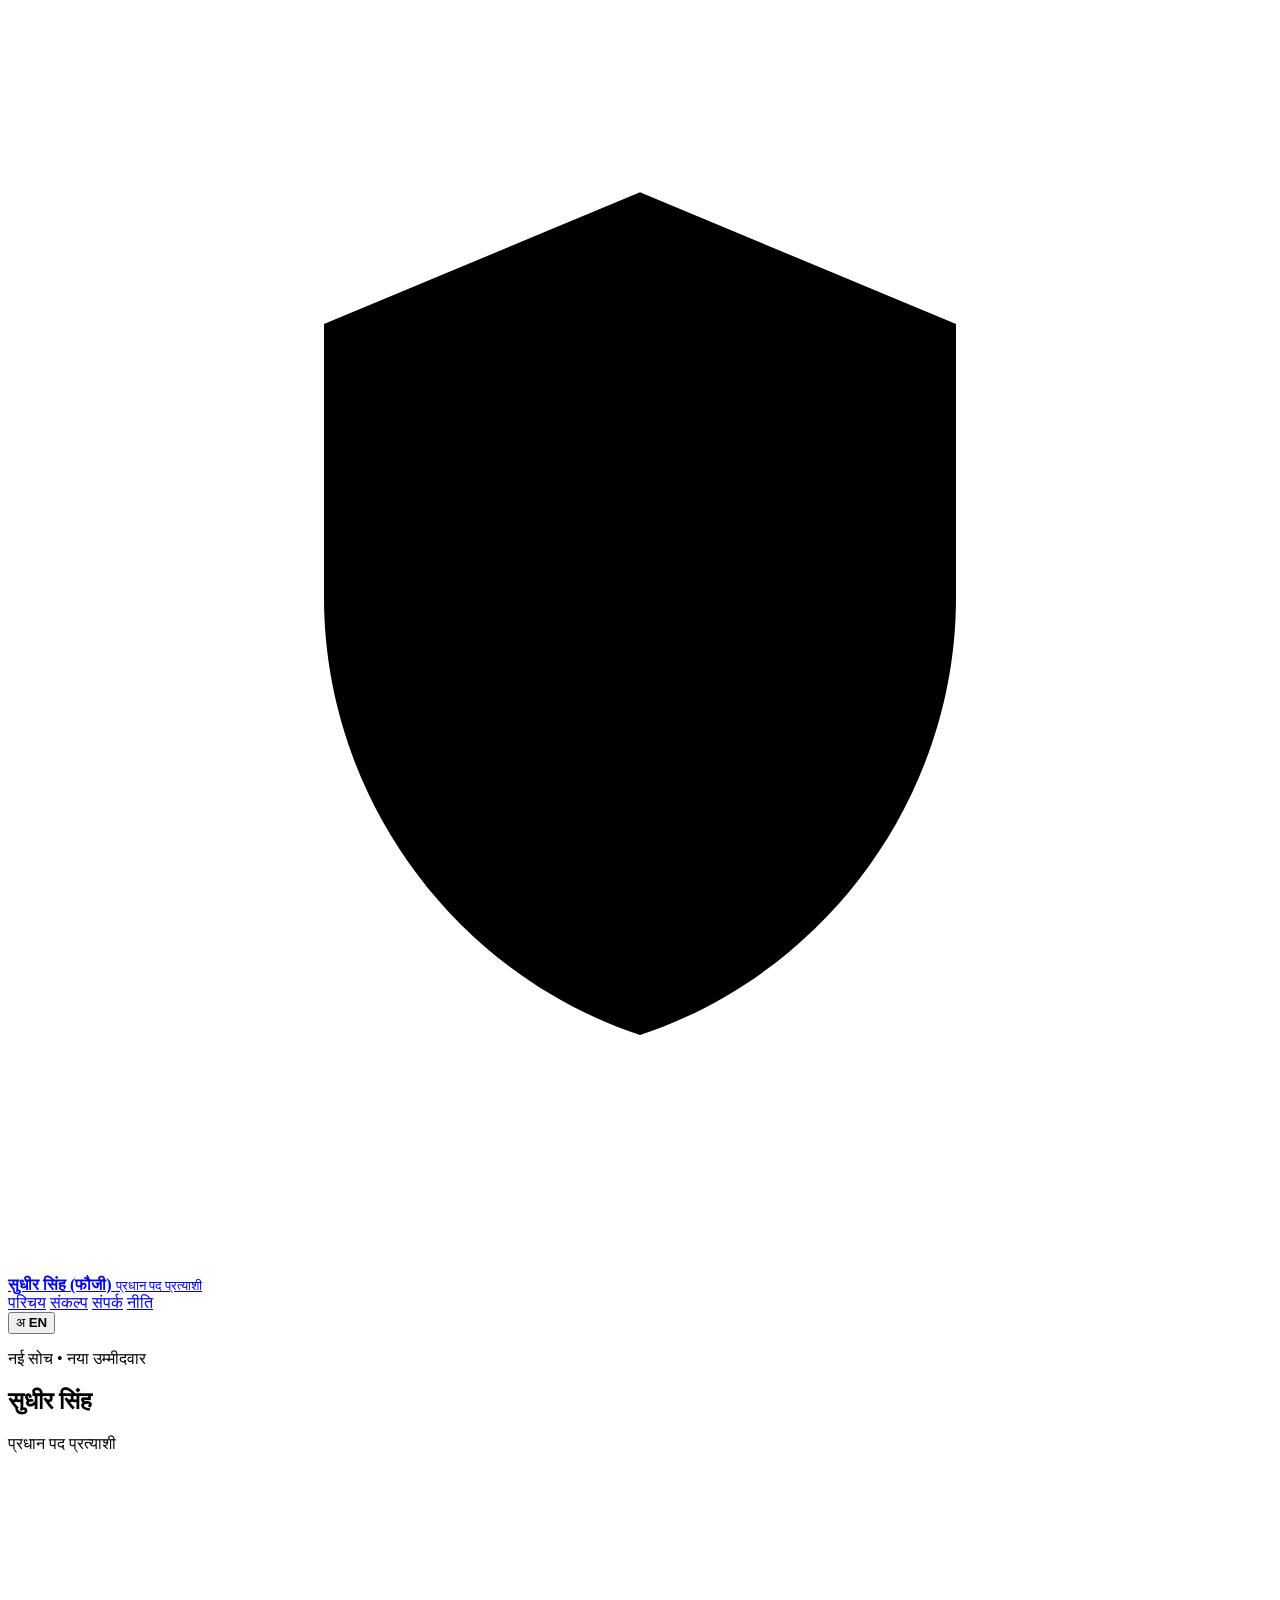
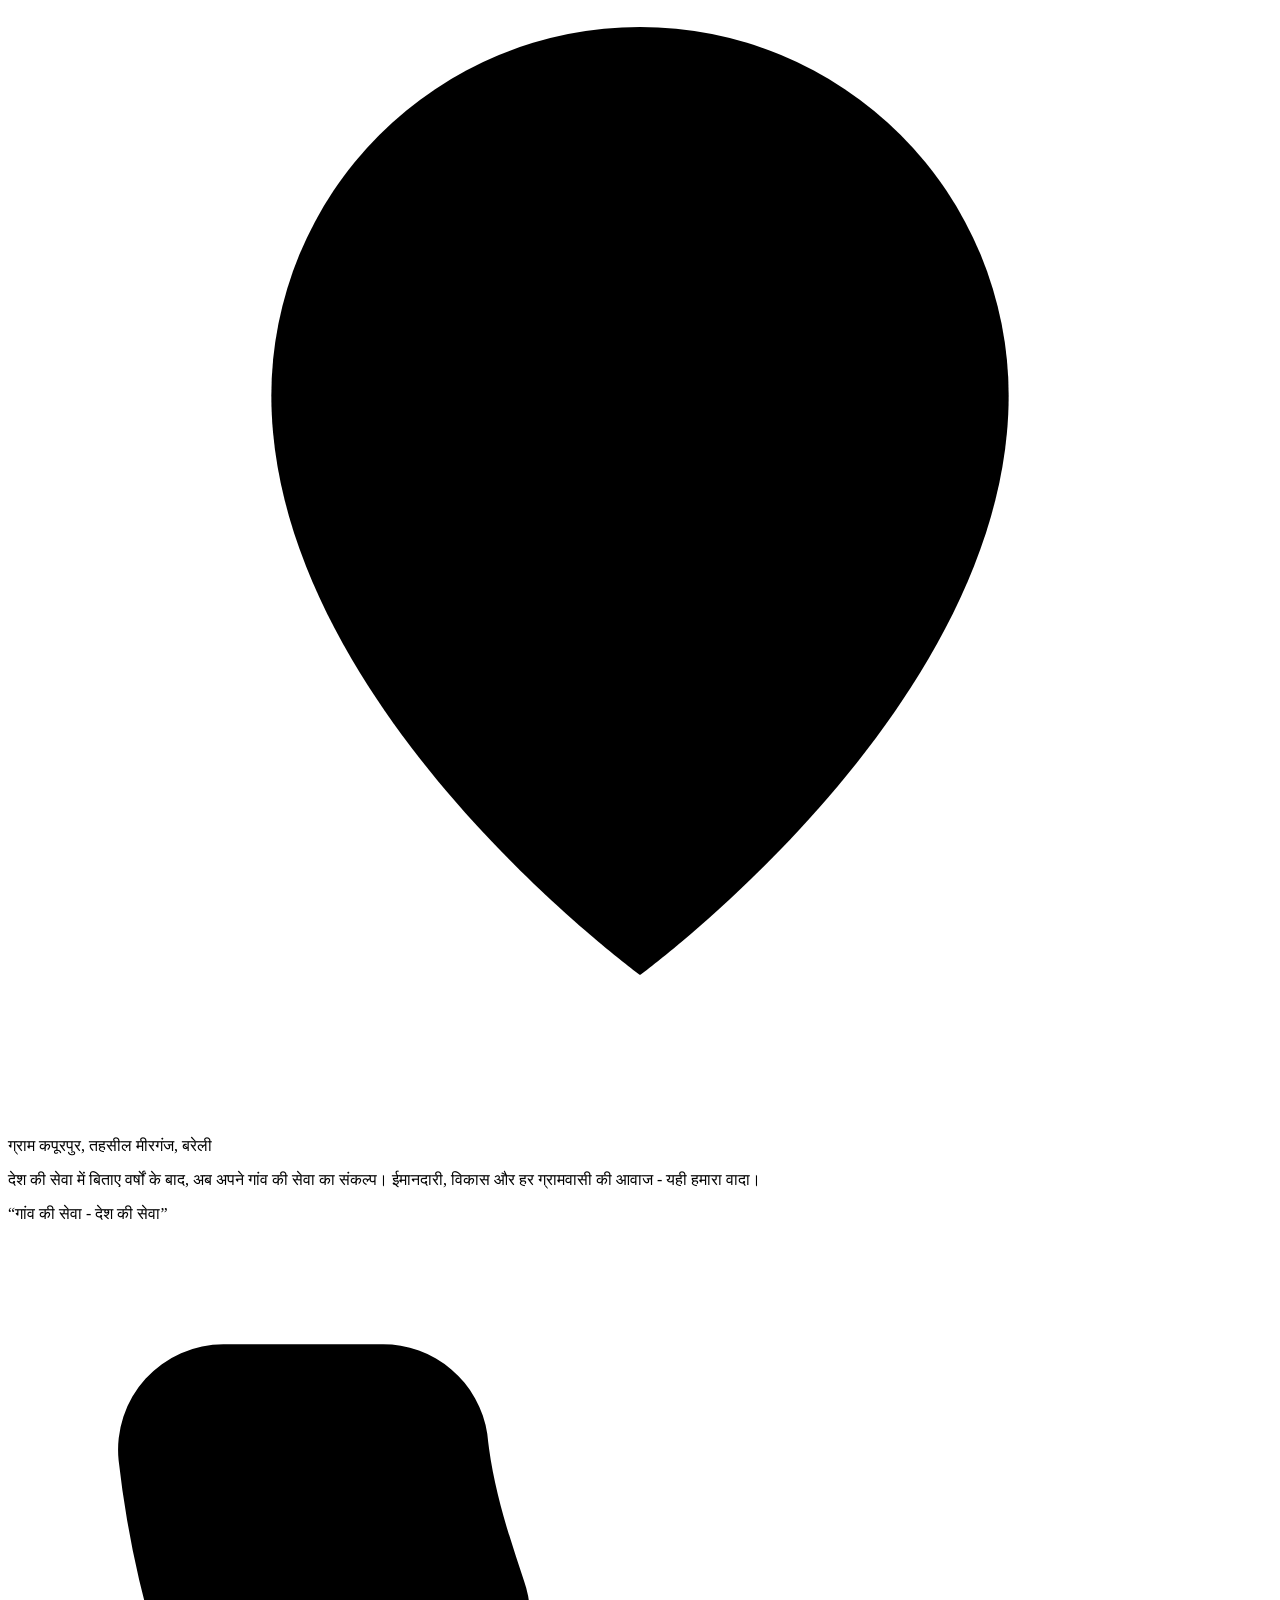
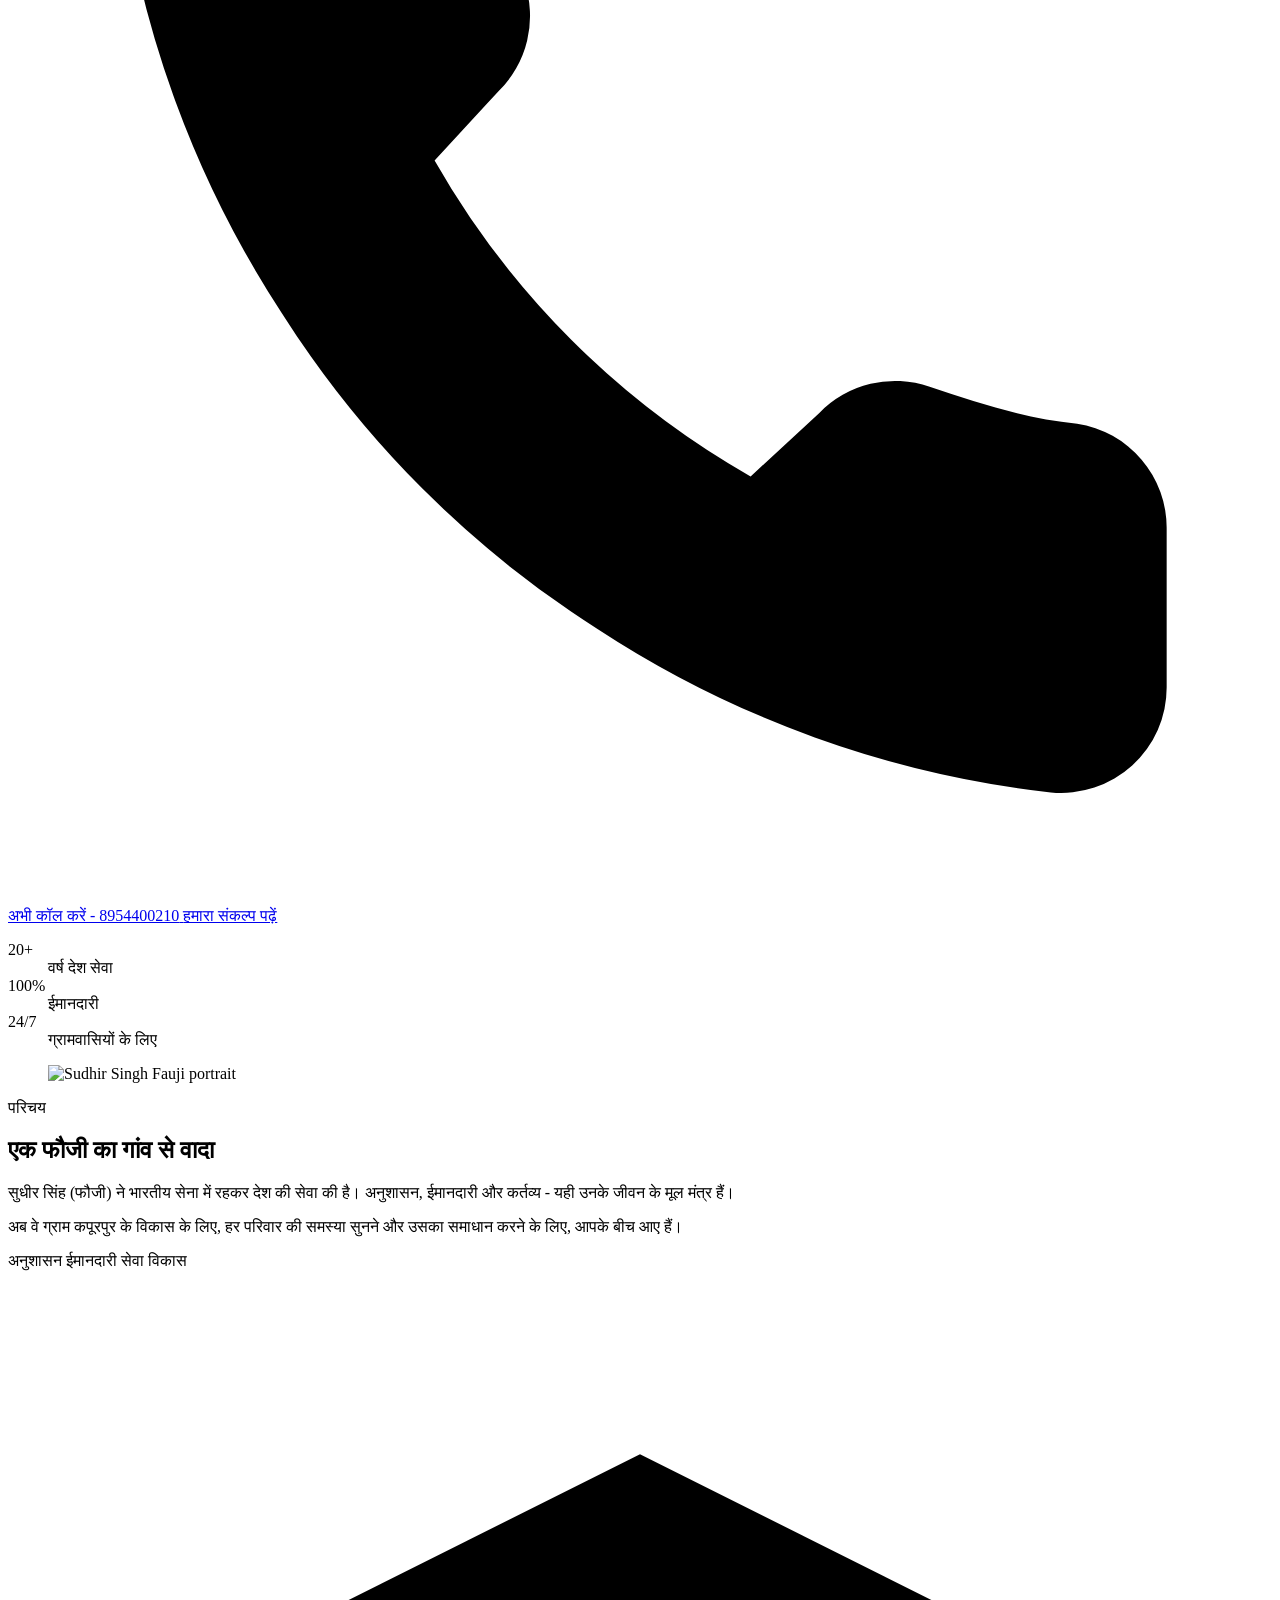
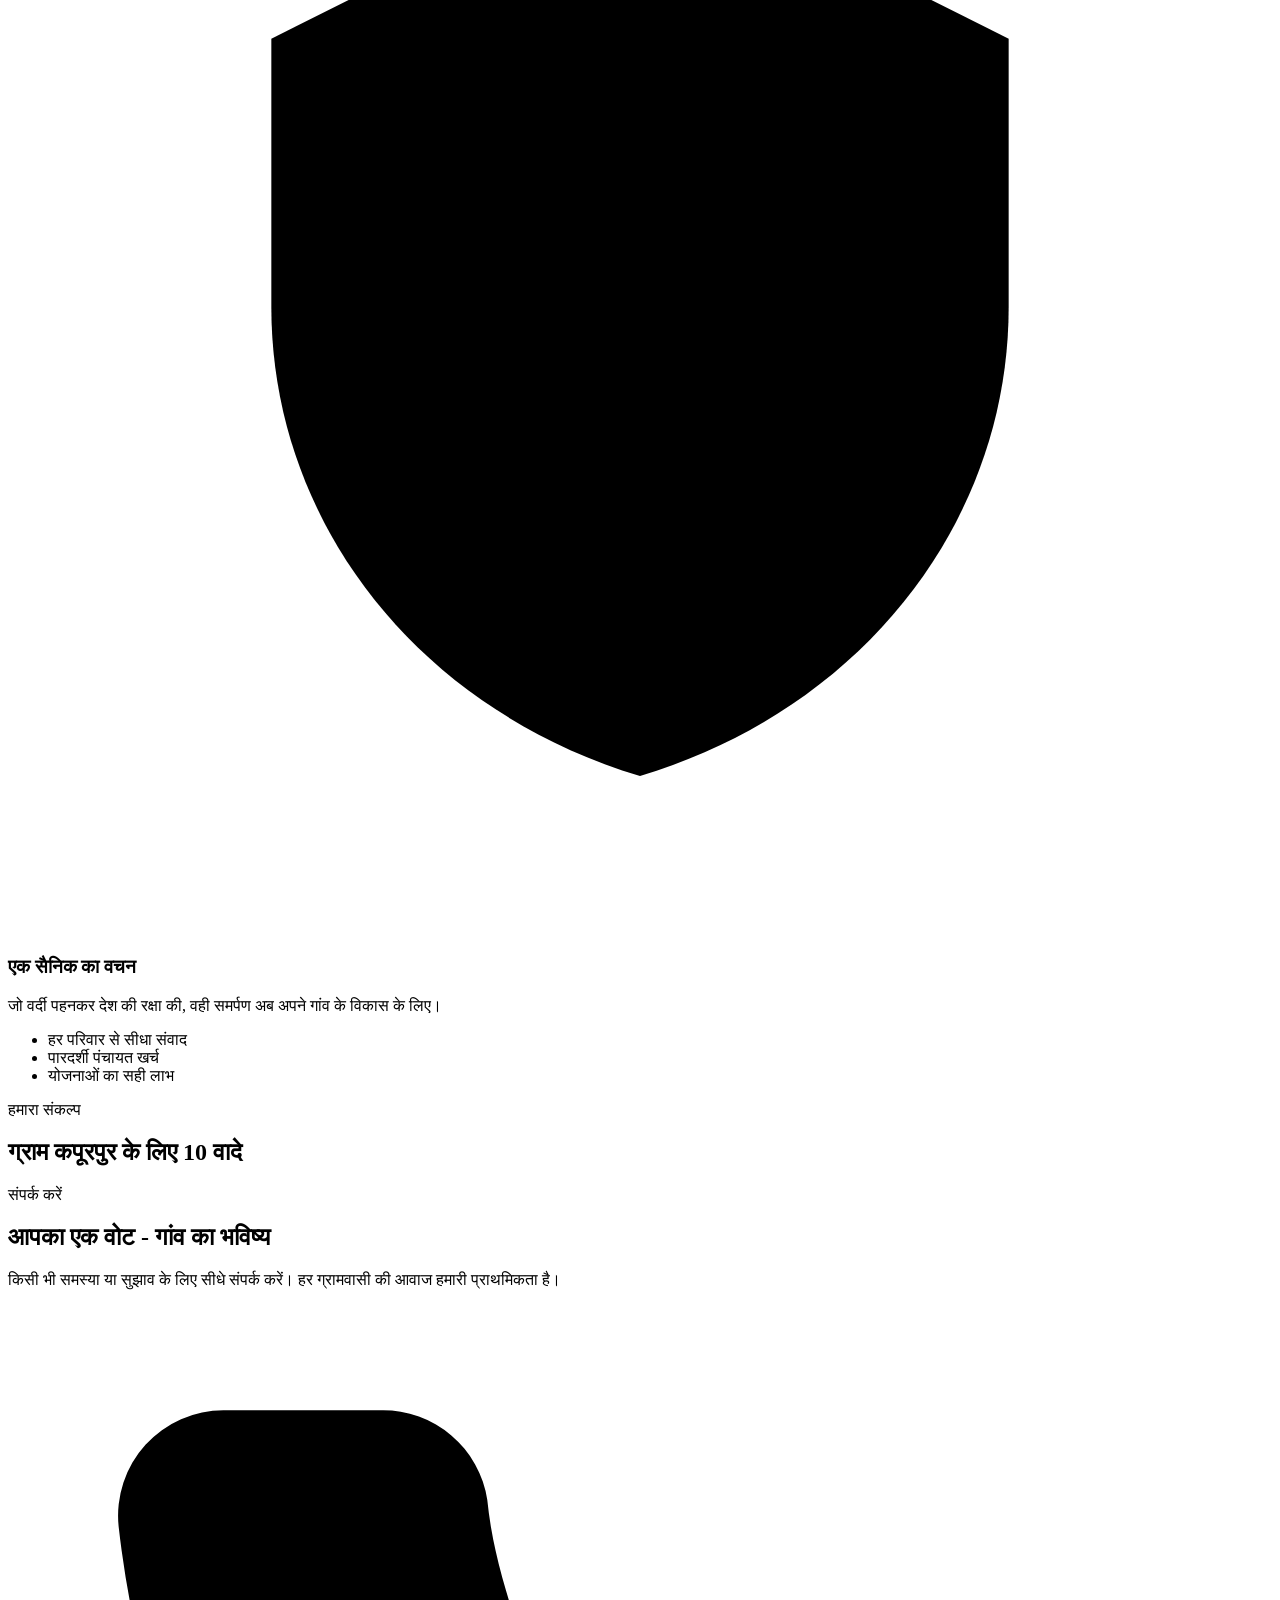
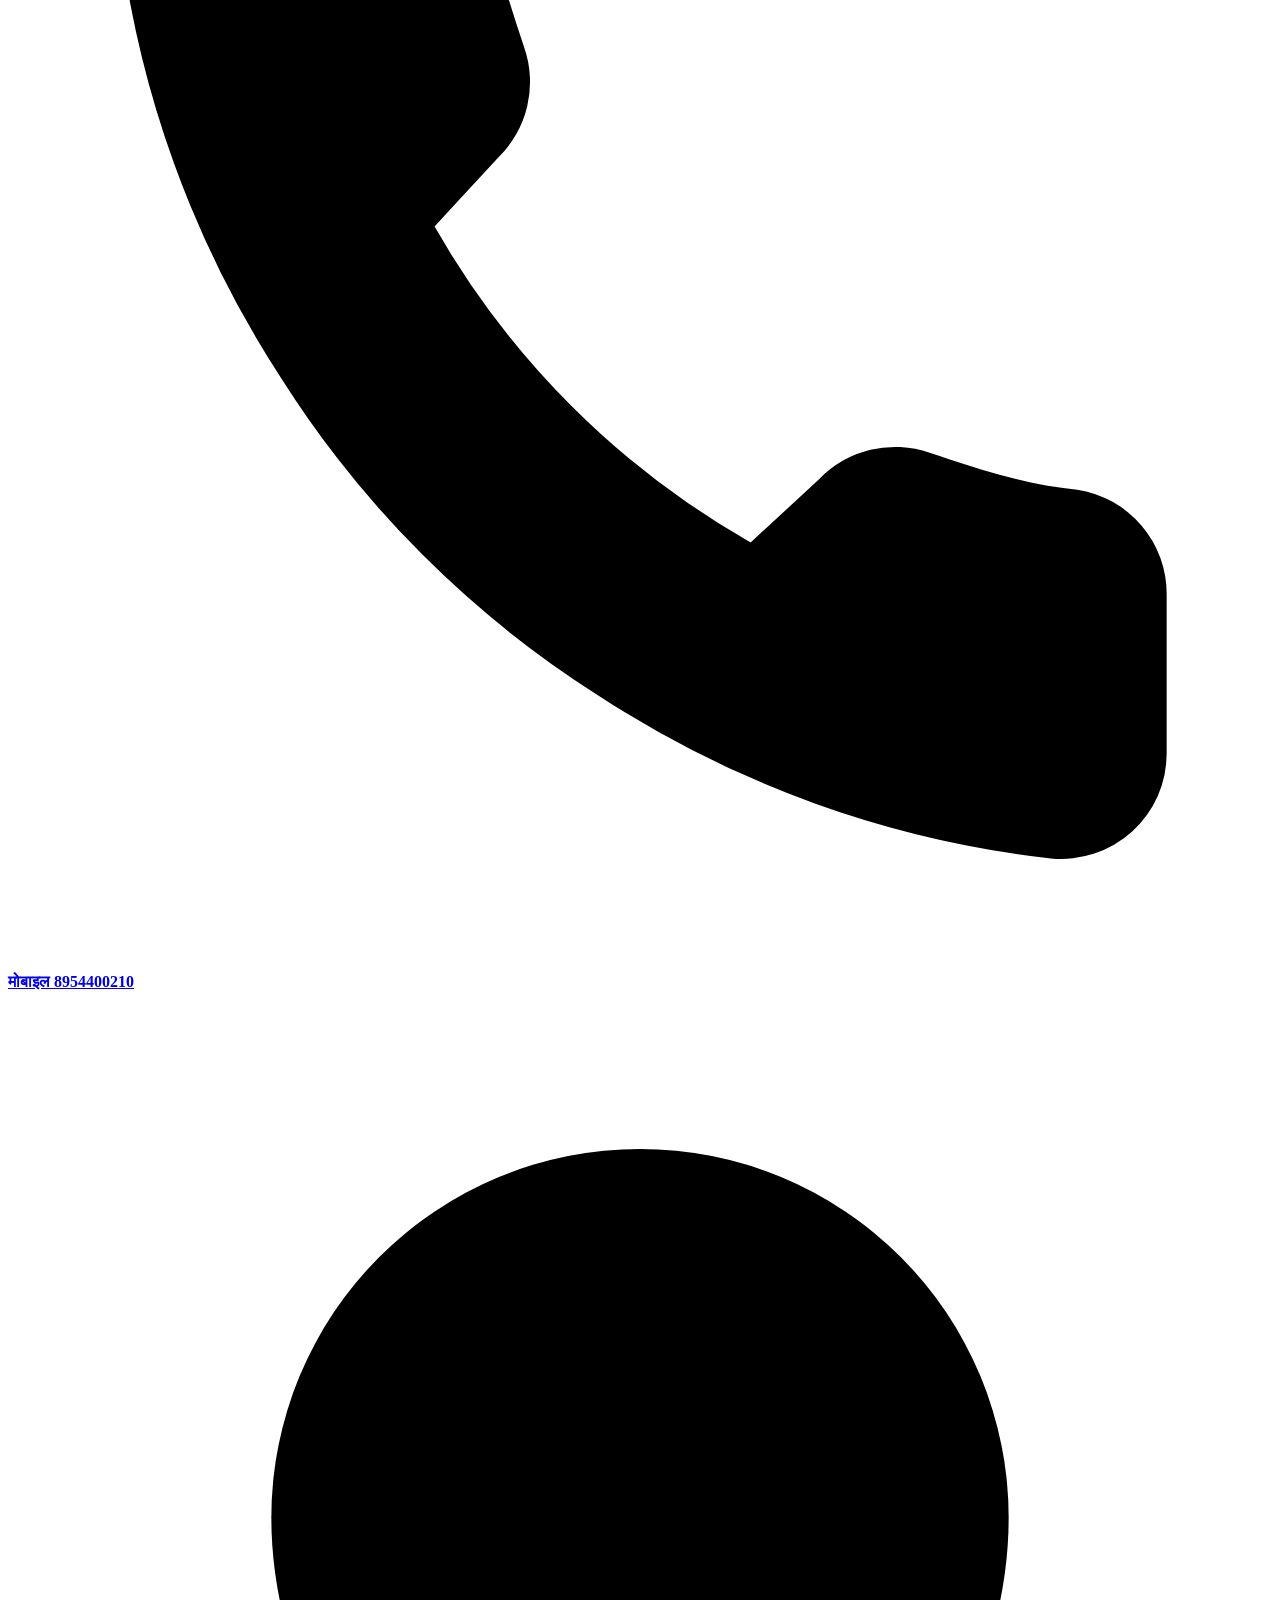
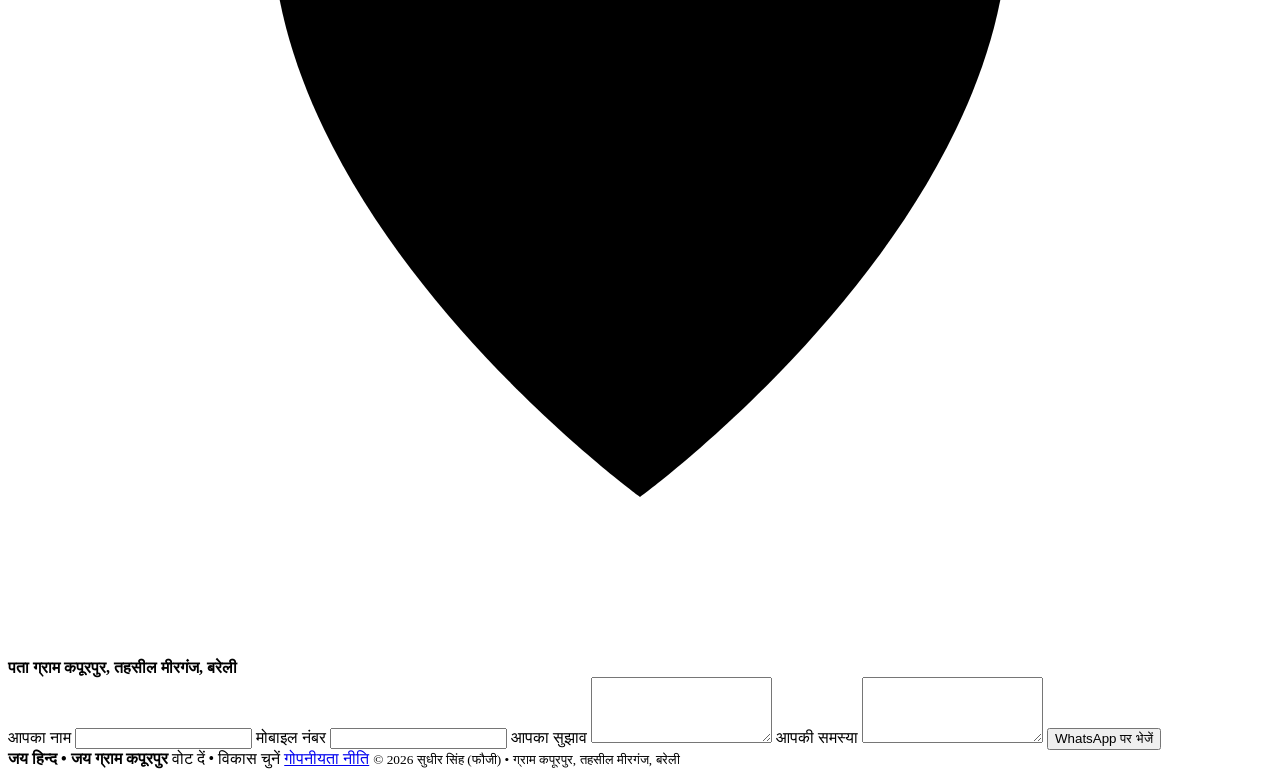
==== index.html @ 10cff24d "Add index.html" ====
<!doctype html>
<html lang="hi">
  <head>
    <meta charset="utf-8" />
    <meta name="viewport" content="width=device-width, initial-scale=1" />
    <title>Sudhir Singh (Fauji) | Pradhan Pad Pratyasi</title>
    <meta
      name="description"
      content="Official village service website for Sudhir Singh (Fauji), Pradhan Pad Pratyasi, Gram Kapoorpur, Tehsil Meerganj, Bareilly."
    />
    <meta property="og:title" content="Sudhir Singh (Fauji)" />
    <meta
      property="og:description"
      content="Service to Village, Service to Nation. Pradhan Pad Pratyasi for Gram Kapoorpur."
    />
    <meta property="og:image" content="assets/social-preview.jpg" />
    <link rel="stylesheet" href="styles.css" />
  </head>
  <body>
    <header class="site-header">
      <a class="brand" href="#home" aria-label="Sudhir Singh home">
        <span class="brand-mark" aria-hidden="true">
          <svg viewBox="0 0 24 24" role="img">
            <path d="M12 3.5 18 6v5.2c0 3.7-2.4 7.1-6 8.3-3.6-1.2-6-4.6-6-8.3V6l6-2.5Z" />
            <path d="M9.5 12.2 11.2 14l3.5-4" />
          </svg>
        </span>
        <span>
          <strong data-i18n="brandName">सुधीर सिंह (फौजी)</strong>
          <small data-i18n="brandRole">प्रधान पद प्रत्याशी</small>
        </span>
      </a>

      <nav class="main-nav" aria-label="Primary navigation">
        <a href="#about" data-i18n="navAbout">परिचय</a>
        <a href="#vision" data-i18n="navVision">संकल्प</a>
        <a href="#contact" data-i18n="navContact">संपर्क</a>
        <a href="privacy-policy.html" data-i18n="navPrivacy">नीति</a>
      </nav>

      <button class="language-toggle" type="button" aria-label="Change language" data-language-toggle>
        <span aria-hidden="true">अ</span>
        <strong data-i18n="languageButton">EN</strong>
      </button>
    </header>

    <main id="home">
      <section class="hero section">
        <div class="hero-copy">
          <p class="eyebrow" data-i18n="heroEyebrow">नई सोच • नया उम्मीदवार</p>
          <h1 data-i18n="heroTitle">सुधीर सिंह</h1>
          <p class="hero-role" data-i18n="heroRole">प्रधान पद प्रत्याशी</p>
          <p class="location">
            <svg viewBox="0 0 24 24" aria-hidden="true">
              <path d="M12 21s7-5.1 7-11a7 7 0 0 0-14 0c0 5.9 7 11 7 11Z" />
              <circle cx="12" cy="10" r="2.5" />
            </svg>
            <span data-i18n="location">ग्राम कपूरपुर, तहसील मीरगंज, बरेली</span>
          </p>
          <p class="hero-text" data-i18n="heroText">
            देश की सेवा में बिताए वर्षों के बाद, अब अपने गांव की सेवा का संकल्प।
            ईमानदारी, विकास और हर ग्रामवासी की आवाज - यही हमारा वादा।
          </p>
          <p class="slogan" data-i18n="slogan">“गांव की सेवा - देश की सेवा”</p>

          <div class="actions">
            <a class="button button-primary" href="tel:+918954400210">
              <svg viewBox="0 0 24 24" aria-hidden="true">
                <path d="M22 16.9v3a2 2 0 0 1-2.2 2 19.7 19.7 0 0 1-8.6-3.1 19.4 19.4 0 0 1-6-6A19.7 19.7 0 0 1 2.1 4.2 2 2 0 0 1 4.1 2h3a2 2 0 0 1 2 1.7c.1 1 .4 1.9.7 2.8a2 2 0 0 1-.5 2.1L8.1 9.9a16 16 0 0 0 6 6l1.3-1.2a2 2 0 0 1 2.1-.5c.9.3 1.8.6 2.8.7A2 2 0 0 1 22 16.9Z" />
              </svg>
              <span data-i18n="callNow">अभी कॉल करें - 8954400210</span>
            </a>
            <a class="button button-secondary" href="#vision" data-i18n="readVision">हमारा संकल्प पढ़ें</a>
          </div>

          <dl class="stats" aria-label="Campaign highlights">
            <div>
              <dt>20+</dt>
              <dd data-i18n="statService">वर्ष देश सेवा</dd>
            </div>
            <div>
              <dt>100%</dt>
              <dd data-i18n="statIntegrity">ईमानदारी</dd>
            </div>
            <div>
              <dt>24/7</dt>
              <dd data-i18n="statVillagers">ग्रामवासियों के लिए</dd>
            </div>
          </dl>
        </div>

        <figure class="hero-portrait">
          <img src="assets/sudhir-singh-portrait.jpg" alt="Sudhir Singh Fauji portrait" />
        </figure>
      </section>

      <section class="about section" id="about">
        <div class="section-copy">
          <p class="section-kicker" data-i18n="aboutKicker">परिचय</p>
          <h2 data-i18n="aboutTitle">एक फौजी का गांव से वादा</h2>
          <p data-i18n="aboutBodyOne">
            सुधीर सिंह (फौजी) ने भारतीय सेना में रहकर देश की सेवा की है। अनुशासन,
            ईमानदारी और कर्तव्य - यही उनके जीवन के मूल मंत्र हैं।
          </p>
          <p data-i18n="aboutBodyTwo">
            अब वे ग्राम कपूरपुर के विकास के लिए, हर परिवार की समस्या सुनने और उसका
            समाधान करने के लिए, आपके बीच आए हैं।
          </p>
          <div class="pill-row" aria-label="Values">
            <span data-i18n="valueDiscipline">अनुशासन</span>
            <span data-i18n="valueIntegrity">ईमानदारी</span>
            <span data-i18n="valueService">सेवा</span>
            <span data-i18n="valueDevelopment">विकास</span>
          </div>
        </div>

        <aside class="pledge-card">
          <span class="pledge-icon" aria-hidden="true">
            <svg viewBox="0 0 24 24">
              <path d="M12 3.5 19 7v5.1c0 4-2.7 7.6-7 8.9-4.3-1.3-7-4.9-7-8.9V7l7-3.5Z" />
            </svg>
          </span>
          <h3 data-i18n="pledgeTitle">एक सैनिक का वचन</h3>
          <p data-i18n="pledgeBody">
            जो वर्दी पहनकर देश की रक्षा की, वही समर्पण अब अपने गांव के विकास के लिए।
          </p>
          <ul>
            <li data-i18n="pledgeOne">हर परिवार से सीधा संवाद</li>
            <li data-i18n="pledgeTwo">पारदर्शी पंचायत खर्च</li>
            <li data-i18n="pledgeThree">योजनाओं का सही लाभ</li>
          </ul>
        </aside>
      </section>

      <section class="vision section" id="vision">
        <div class="section-heading">
          <p class="section-kicker" data-i18n="visionKicker">हमारा संकल्प</p>
          <h2 data-i18n="visionTitle">ग्राम कपूरपुर के लिए 10 वादे</h2>
        </div>
        <div class="promise-grid" data-promises></div>
      </section>

      <section class="contact" id="contact">
        <div class="contact-panel">
          <div class="contact-copy">
            <p class="section-kicker" data-i18n="contactKicker">संपर्क करें</p>
            <h2 data-i18n="contactTitle">आपका एक वोट - गांव का भविष्य</h2>
            <p data-i18n="contactBody">
              किसी भी समस्या या सुझाव के लिए सीधे संपर्क करें। हर ग्रामवासी की आवाज
              हमारी प्राथमिकता है।
            </p>

            <div class="contact-list">
              <a href="tel:+918954400210">
                <span aria-hidden="true">
                  <svg viewBox="0 0 24 24">
                    <path d="M22 16.9v3a2 2 0 0 1-2.2 2 19.7 19.7 0 0 1-8.6-3.1 19.4 19.4 0 0 1-6-6A19.7 19.7 0 0 1 2.1 4.2 2 2 0 0 1 4.1 2h3a2 2 0 0 1 2 1.7c.1 1 .4 1.9.7 2.8a2 2 0 0 1-.5 2.1L8.1 9.9a16 16 0 0 0 6 6l1.3-1.2a2 2 0 0 1 2.1-.5c.9.3 1.8.6 2.8.7A2 2 0 0 1 22 16.9Z" />
                  </svg>
                </span>
                <strong data-i18n="phoneLabel">मोबाइल</strong>
                <b>8954400210</b>
              </a>
              <div>
                <span aria-hidden="true">
                  <svg viewBox="0 0 24 24">
                    <path d="M12 21s7-5.1 7-11a7 7 0 0 0-14 0c0 5.9 7 11 7 11Z" />
                    <circle cx="12" cy="10" r="2.5" />
                  </svg>
                </span>
                <strong data-i18n="addressLabel">पता</strong>
                <b data-i18n="addressValue">ग्राम कपूरपुर, तहसील मीरगंज, बरेली</b>
              </div>
            </div>
          </div>

          <form class="contact-form" data-contact-form>
            <label>
              <span data-i18n="formName">आपका नाम</span>
              <input name="name" autocomplete="name" />
            </label>
            <label>
              <span data-i18n="formPhone">मोबाइल नंबर</span>
              <input name="phone" inputmode="tel" autocomplete="tel" />
            </label>
            <label>
              <span data-i18n="formSuggestion">आपका सुझाव</span>
              <textarea name="suggestion" rows="4"></textarea>
            </label>
            <label>
              <span data-i18n="formProblem">आपकी समस्या</span>
              <textarea name="problem" rows="4"></textarea>
            </label>
            <button class="button button-whatsapp" type="submit" data-i18n="sendWhatsapp">
              WhatsApp पर भेजें
            </button>
          </form>
        </div>
      </section>
    </main>

    <footer class="site-footer">
      <strong data-i18n="footerLineOne">जय हिन्द • जय ग्राम कपूरपुर</strong>
      <span data-i18n="footerLineTwo">वोट दें • विकास चुनें</span>
      <a class="footer-link" href="privacy-policy.html" data-i18n="privacyPolicy">गोपनीयता नीति</a>
      <small data-i18n="copyright">© 2026 सुधीर सिंह (फौजी) • ग्राम कपूरपुर, तहसील मीरगंज, बरेली</small>
    </footer>

    <script src="script.js"></script>
  </body>
</html>
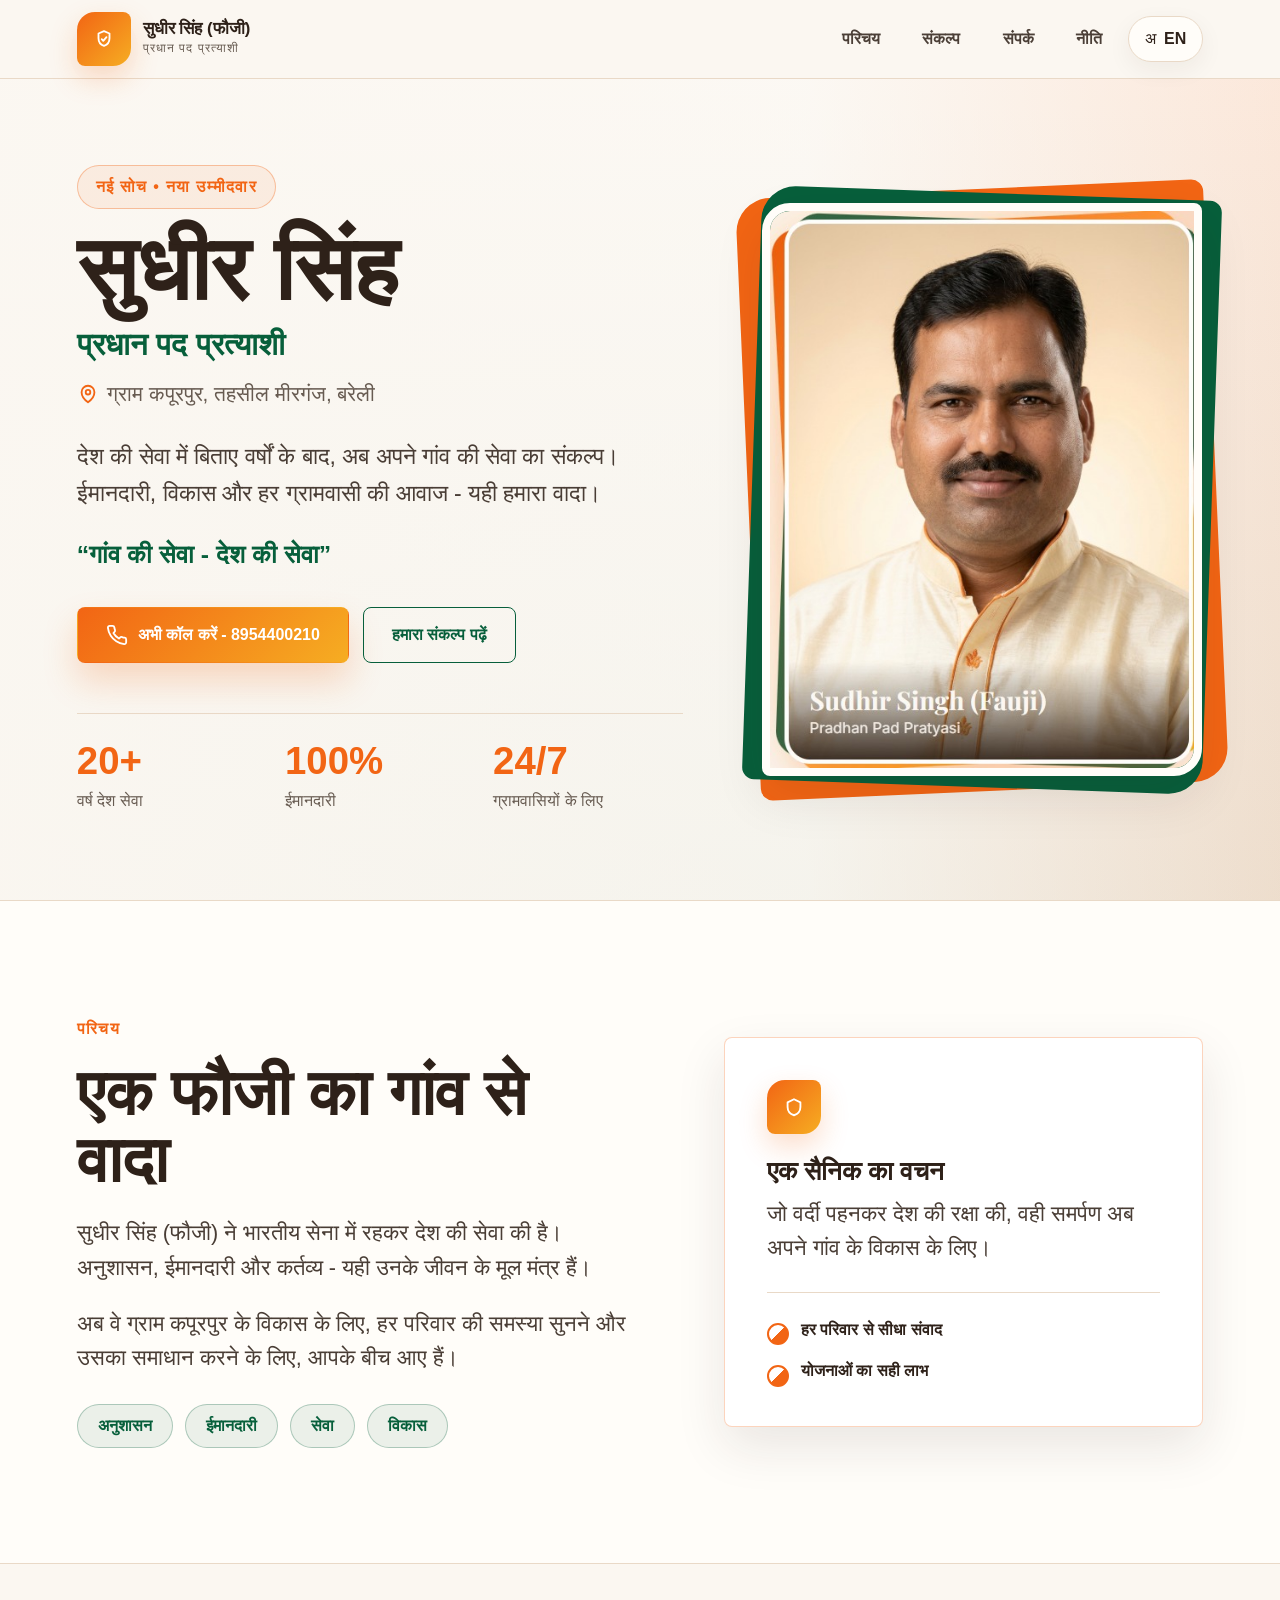
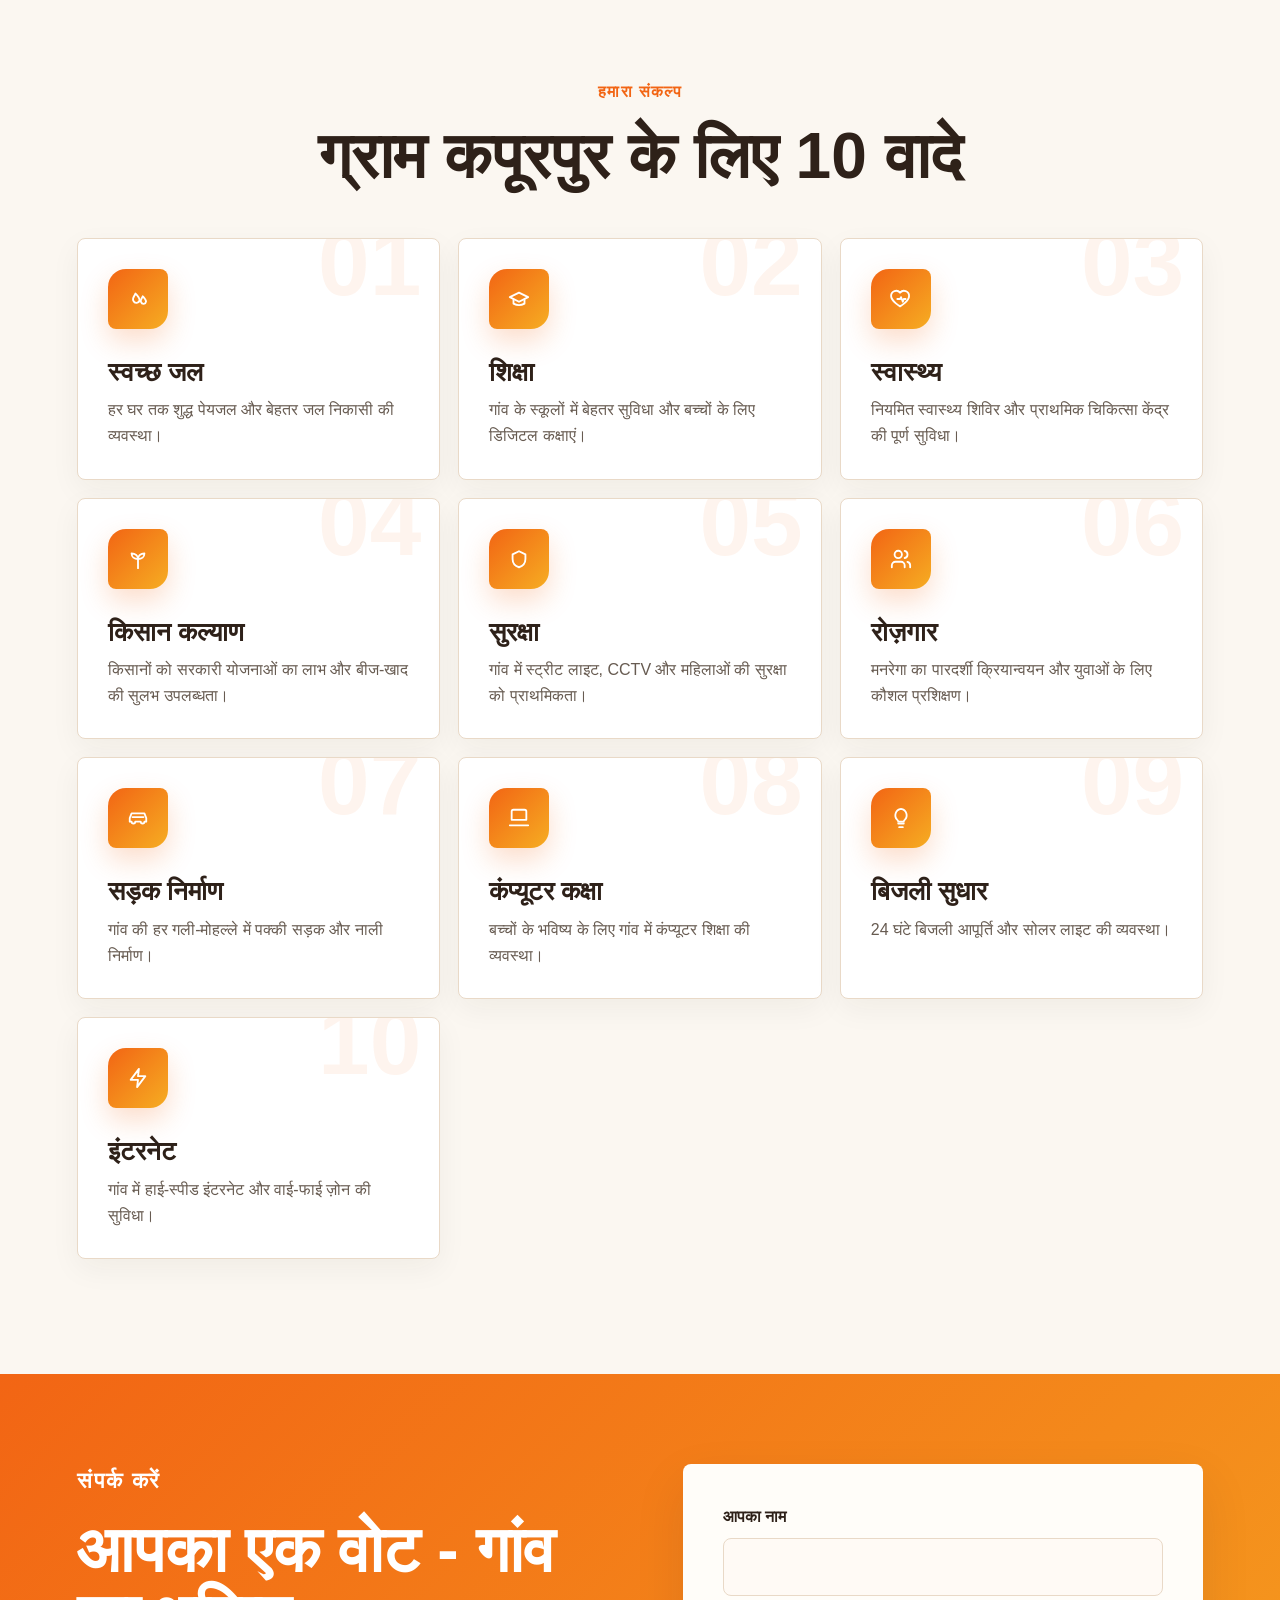
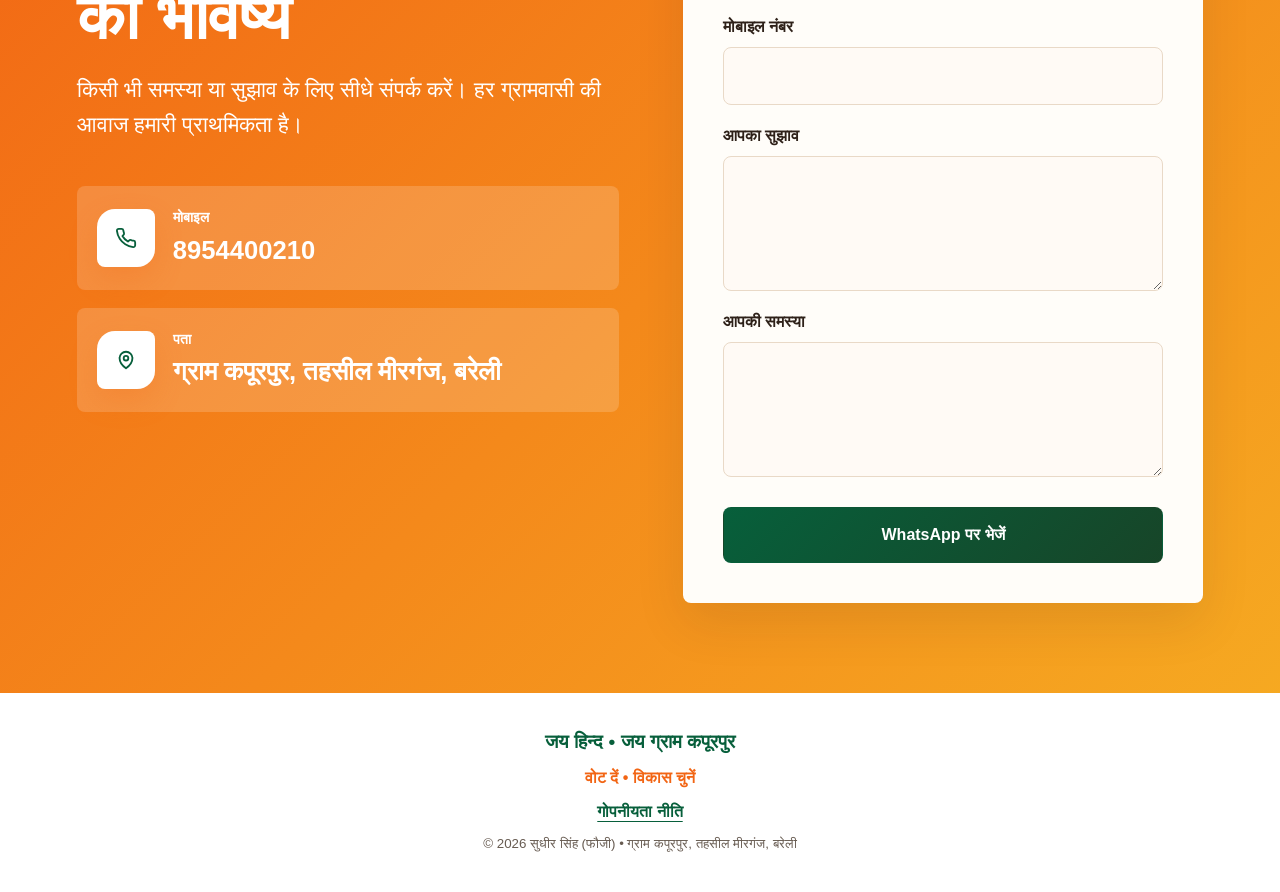
==== commit 3047856b: "Update website content: index.html" ====
--- a/index.html
+++ b/index.html
@@ -126,7 +126,6 @@
           </p>
           <ul>
             <li data-i18n="pledgeOne">हर परिवार से सीधा संवाद</li>
-            <li data-i18n="pledgeTwo">पारदर्शी पंचायत खर्च</li>
             <li data-i18n="pledgeThree">योजनाओं का सही लाभ</li>
           </ul>
         </aside>
--- a/styles.css
+++ b/styles.css
@@ -0,0 +1,740 @@
+:root {
+  --bg: #fbf7f1;
+  --paper: #fffdf9;
+  --ink: #2e2119;
+  --muted: #675b51;
+  --line: #e9d9c7;
+  --saffron: #f26514;
+  --gold: #f6ad22;
+  --green: #075f3b;
+  --green-dark: #174528;
+  --shadow: 0 20px 50px rgba(46, 33, 25, 0.1);
+  --radius: 8px;
+}
+
+* {
+  box-sizing: border-box;
+}
+
+html {
+  scroll-behavior: smooth;
+}
+
+body {
+  margin: 0;
+  background: var(--bg);
+  color: var(--ink);
+  font-family: "Nirmala UI", "Mangal", "Hind", "Segoe UI", Arial, sans-serif;
+  line-height: 1.6;
+}
+
+body.en {
+  font-family: Georgia, "Times New Roman", "Segoe UI", serif;
+}
+
+img,
+svg {
+  display: block;
+}
+
+a {
+  color: inherit;
+  text-decoration: none;
+}
+
+.site-header {
+  position: sticky;
+  top: 0;
+  z-index: 50;
+  display: grid;
+  grid-template-columns: minmax(0, 1fr) auto auto;
+  align-items: center;
+  gap: 24px;
+  min-height: 78px;
+  padding: 12px clamp(18px, 6vw, 116px);
+  border-bottom: 1px solid var(--line);
+  background: rgba(251, 247, 241, 0.94);
+  backdrop-filter: blur(14px);
+}
+
+.brand {
+  display: flex;
+  align-items: center;
+  gap: 12px;
+  min-width: 0;
+}
+
+.brand-mark,
+.pledge-icon,
+.contact-list span,
+.promise-icon {
+  display: grid;
+  place-items: center;
+  width: 54px;
+  height: 54px;
+  border-radius: 18px 8px 18px 8px;
+  background: linear-gradient(135deg, var(--saffron), var(--gold));
+  box-shadow: 0 12px 28px rgba(242, 101, 20, 0.22);
+  color: #fff;
+}
+
+.brand-mark svg,
+.pledge-icon svg,
+.contact-list svg,
+.promise-icon svg,
+.button svg,
+.location svg {
+  width: 22px;
+  height: 22px;
+  fill: none;
+  stroke: currentColor;
+  stroke-width: 2;
+  stroke-linecap: round;
+  stroke-linejoin: round;
+}
+
+.brand strong,
+.brand small {
+  display: block;
+  white-space: nowrap;
+}
+
+.brand strong {
+  font-size: 1.05rem;
+  line-height: 1.2;
+}
+
+.brand small {
+  color: var(--muted);
+  font-size: 0.78rem;
+  letter-spacing: 0.08em;
+  text-transform: uppercase;
+}
+
+.main-nav {
+  display: flex;
+  align-items: center;
+  gap: clamp(18px, 3vw, 44px);
+  color: #4b3f37;
+  font-weight: 700;
+}
+
+.main-nav a {
+  padding: 8px 2px;
+}
+
+.main-nav a:hover {
+  color: var(--green);
+}
+
+.language-toggle {
+  display: inline-flex;
+  align-items: center;
+  gap: 8px;
+  border: 1px solid var(--line);
+  border-radius: 999px;
+  padding: 9px 16px;
+  background: var(--paper);
+  color: var(--ink);
+  cursor: pointer;
+  font: inherit;
+  box-shadow: 0 8px 24px rgba(46, 33, 25, 0.06);
+}
+
+.section {
+  padding: clamp(64px, 9vw, 116px) clamp(18px, 6vw, 116px);
+}
+
+.hero {
+  display: grid;
+  grid-template-columns: minmax(0, 1.04fr) minmax(300px, 0.76fr);
+  align-items: center;
+  gap: clamp(36px, 6vw, 96px);
+  min-height: calc(100vh - 78px);
+  padding-block: clamp(50px, 7vw, 82px);
+  border-bottom: 1px solid var(--line);
+  background:
+    linear-gradient(90deg, rgba(251, 247, 241, 0.9), rgba(251, 247, 241, 0.58) 63%, rgba(242, 101, 20, 0.12)),
+    linear-gradient(180deg, rgba(255, 255, 255, 0.4), rgba(7, 95, 59, 0.06));
+}
+
+.eyebrow,
+.section-kicker {
+  margin: 0 0 18px;
+  color: var(--saffron);
+  font-weight: 900;
+  letter-spacing: 0.08em;
+  text-transform: uppercase;
+}
+
+.eyebrow {
+  display: inline-flex;
+  width: fit-content;
+  border: 1px solid rgba(242, 101, 20, 0.35);
+  border-radius: 999px;
+  padding: 8px 18px;
+  background: rgba(242, 101, 20, 0.08);
+}
+
+h1,
+h2,
+h3,
+p {
+  margin-top: 0;
+}
+
+h1 {
+  max-width: 900px;
+  margin-bottom: 8px;
+  font-size: clamp(3.7rem, 7vw, 6rem);
+  line-height: 0.95;
+  letter-spacing: 0;
+}
+
+.en h1 {
+  font-size: clamp(3.6rem, 6.5vw, 5.8rem);
+}
+
+h2 {
+  margin-bottom: 22px;
+  font-size: clamp(2.3rem, 5vw, 4.6rem);
+  line-height: 1.05;
+  letter-spacing: 0;
+}
+
+h3 {
+  margin-bottom: 10px;
+  font-size: clamp(1.25rem, 2vw, 1.8rem);
+  line-height: 1.2;
+}
+
+.hero-role {
+  margin-bottom: 8px;
+  color: var(--green);
+  font-size: clamp(1.6rem, 2.4vw, 2.2rem);
+  font-weight: 900;
+}
+
+.location {
+  display: flex;
+  align-items: center;
+  gap: 8px;
+  margin-bottom: 28px;
+  color: var(--muted);
+  font-size: clamp(1rem, 1.8vw, 1.3rem);
+}
+
+.location svg {
+  flex: 0 0 auto;
+  color: var(--saffron);
+}
+
+.hero-text {
+  max-width: 760px;
+  color: #493d35;
+  font-size: clamp(1.1rem, 1.8vw, 1.45rem);
+}
+
+.slogan {
+  margin-bottom: 32px;
+  color: var(--green);
+  font-size: clamp(1.15rem, 2vw, 1.55rem);
+  font-weight: 900;
+}
+
+.actions {
+  display: flex;
+  flex-wrap: wrap;
+  gap: 14px;
+  margin-bottom: 50px;
+}
+
+.button {
+  display: inline-flex;
+  align-items: center;
+  justify-content: center;
+  gap: 10px;
+  min-height: 56px;
+  border: 1px solid transparent;
+  border-radius: var(--radius);
+  padding: 14px 28px;
+  cursor: pointer;
+  font: inherit;
+  font-weight: 900;
+  text-align: center;
+  transition: transform 180ms ease, box-shadow 180ms ease, background 180ms ease;
+}
+
+.button:hover {
+  transform: translateY(-2px);
+}
+
+.button-primary {
+  background: linear-gradient(135deg, var(--saffron), var(--gold));
+  color: #fff;
+  box-shadow: 0 18px 34px rgba(242, 101, 20, 0.22);
+}
+
+.button-secondary {
+  border-color: var(--green);
+  background: transparent;
+  color: var(--green);
+}
+
+.button-secondary:hover {
+  background: rgba(7, 95, 59, 0.08);
+}
+
+.stats {
+  display: grid;
+  grid-template-columns: repeat(3, minmax(0, 1fr));
+  gap: 18px;
+  max-width: 720px;
+  margin: 0;
+  padding-top: 28px;
+  border-top: 1px solid var(--line);
+}
+
+.stats div {
+  min-width: 0;
+}
+
+.stats dt {
+  color: var(--saffron);
+  font-size: clamp(2rem, 3vw, 2.7rem);
+  font-weight: 900;
+  line-height: 1;
+}
+
+.stats dd {
+  margin: 8px 0 0;
+  color: var(--muted);
+}
+
+.hero-portrait {
+  position: relative;
+  margin: 0;
+  justify-self: center;
+  width: min(100%, 440px);
+  isolation: isolate;
+}
+
+.hero-portrait::before,
+.hero-portrait::after {
+  content: "";
+  position: absolute;
+  inset: -14px;
+  z-index: -1;
+  border-radius: 34px 12px 34px 12px;
+  transform: rotate(-2.5deg);
+  background: var(--saffron);
+}
+
+.hero-portrait::after {
+  inset: -10px;
+  transform: rotate(2deg);
+  background: var(--green);
+}
+
+.hero-portrait img {
+  width: 100%;
+  border: 8px solid var(--paper);
+  border-radius: 28px 8px 28px 8px;
+  box-shadow: var(--shadow);
+}
+
+.about {
+  display: grid;
+  grid-template-columns: minmax(0, 1fr) minmax(300px, 0.86fr);
+  gap: clamp(34px, 7vw, 96px);
+  align-items: center;
+  background: var(--paper);
+  border-bottom: 1px solid var(--line);
+}
+
+.section-copy p:not(.section-kicker),
+.pledge-card p,
+.contact-copy p {
+  color: #493d35;
+  font-size: clamp(1.05rem, 1.8vw, 1.35rem);
+}
+
+.pill-row {
+  display: flex;
+  flex-wrap: wrap;
+  gap: 12px;
+  margin-top: 28px;
+}
+
+.pill-row span {
+  border: 1px solid rgba(7, 95, 59, 0.28);
+  border-radius: 999px;
+  padding: 8px 20px;
+  background: rgba(7, 95, 59, 0.08);
+  color: var(--green);
+  font-weight: 900;
+}
+
+.pledge-card {
+  border: 1px solid rgba(242, 101, 20, 0.28);
+  border-radius: var(--radius);
+  padding: clamp(26px, 4vw, 42px);
+  background: #fff;
+  box-shadow: var(--shadow);
+}
+
+.pledge-card ul {
+  display: grid;
+  gap: 16px;
+  margin: 26px 0 0;
+  padding: 24px 0 0;
+  border-top: 1px solid var(--line);
+  list-style: none;
+}
+
+.pledge-card li {
+  position: relative;
+  padding-left: 34px;
+  font-weight: 800;
+}
+
+.pledge-card li::before {
+  content: "";
+  position: absolute;
+  left: 0;
+  top: 0.42em;
+  width: 18px;
+  height: 18px;
+  border: 2px solid var(--saffron);
+  border-radius: 999px;
+  background: linear-gradient(135deg, #fff 48%, var(--saffron) 50%);
+}
+
+.pledge-icon {
+  margin-bottom: 22px;
+  color: #fff;
+}
+
+.vision {
+  background: var(--bg);
+}
+
+.section-heading {
+  max-width: 820px;
+  margin: 0 auto 48px;
+  text-align: center;
+}
+
+.promise-grid {
+  display: grid;
+  grid-template-columns: repeat(3, minmax(0, 1fr));
+  gap: 18px;
+}
+
+.promise-card {
+  position: relative;
+  min-height: 220px;
+  overflow: hidden;
+  border: 1px solid var(--line);
+  border-radius: var(--radius);
+  padding: 30px;
+  background: #fff;
+  box-shadow: 0 10px 30px rgba(46, 33, 25, 0.05);
+}
+
+.promise-card::after {
+  content: attr(data-number);
+  position: absolute;
+  right: 18px;
+  top: -22px;
+  color: rgba(242, 101, 20, 0.07);
+  font-size: 5.8rem;
+  font-weight: 900;
+  line-height: 1;
+}
+
+.promise-icon {
+  width: 60px;
+  height: 60px;
+  margin-bottom: 28px;
+  color: #fff;
+}
+
+.promise-card h3 {
+  position: relative;
+  z-index: 1;
+}
+
+.promise-card p {
+  position: relative;
+  z-index: 1;
+  margin: 0;
+  color: var(--muted);
+}
+
+.contact {
+  padding: clamp(56px, 8vw, 90px) clamp(18px, 6vw, 116px);
+  background:
+    linear-gradient(135deg, rgba(242, 101, 20, 0.96), rgba(246, 173, 34, 0.94)),
+    var(--saffron);
+}
+
+.contact-panel {
+  display: grid;
+  grid-template-columns: minmax(0, 1fr) minmax(320px, 0.96fr);
+  gap: clamp(28px, 5vw, 64px);
+  align-items: start;
+}
+
+.contact-copy,
+.contact-copy p,
+.contact-copy .section-kicker {
+  color: #fff;
+}
+
+.contact-copy h2 {
+  color: #fff;
+}
+
+.contact-list {
+  display: grid;
+  gap: 18px;
+  margin-top: 44px;
+}
+
+.contact-list a,
+.contact-list div {
+  display: grid;
+  grid-template-columns: 58px minmax(0, 1fr);
+  column-gap: 18px;
+  align-items: center;
+  padding: 20px;
+  border-radius: var(--radius);
+  background: rgba(255, 255, 255, 0.17);
+}
+
+.contact-list span {
+  grid-row: span 2;
+  width: 58px;
+  height: 58px;
+  background: #fff;
+  color: var(--green);
+}
+
+.contact-list strong {
+  font-size: 0.9rem;
+}
+
+.contact-list b {
+  overflow-wrap: anywhere;
+  font-size: clamp(1.2rem, 2vw, 1.8rem);
+}
+
+.contact-form {
+  display: grid;
+  gap: 18px;
+  border-radius: var(--radius);
+  padding: clamp(22px, 4vw, 40px);
+  background: var(--paper);
+  box-shadow: var(--shadow);
+}
+
+.contact-form label {
+  display: grid;
+  gap: 8px;
+  color: var(--ink);
+  font-weight: 900;
+}
+
+.contact-form input,
+.contact-form textarea {
+  width: 100%;
+  border: 1px solid var(--line);
+  border-radius: var(--radius);
+  padding: 15px 16px;
+  background: #fffaf5;
+  color: var(--ink);
+  font: inherit;
+  resize: vertical;
+}
+
+.contact-form input:focus,
+.contact-form textarea:focus {
+  outline: 3px solid rgba(7, 95, 59, 0.14);
+  border-color: var(--green);
+}
+
+.button-whatsapp {
+  margin-top: 12px;
+  background: linear-gradient(135deg, var(--green), var(--green-dark));
+  color: #fff;
+}
+
+.site-footer {
+  display: grid;
+  gap: 8px;
+  justify-items: center;
+  padding: 34px 18px 38px;
+  background: #fff;
+  color: var(--ink);
+  text-align: center;
+}
+
+.site-footer strong {
+  color: var(--green);
+  font-size: 1.2rem;
+}
+
+.site-footer span {
+  color: var(--saffron);
+  font-weight: 900;
+}
+
+.footer-link {
+  color: var(--green);
+  font-weight: 800;
+  text-decoration: underline;
+  text-underline-offset: 4px;
+}
+
+.site-footer small {
+  color: var(--muted);
+}
+
+.policy-page {
+  padding: clamp(48px, 8vw, 92px) clamp(18px, 6vw, 116px);
+}
+
+.policy-content {
+  max-width: 920px;
+  margin: 0 auto;
+  border: 1px solid var(--line);
+  border-radius: var(--radius);
+  padding: clamp(26px, 5vw, 56px);
+  background: var(--paper);
+  box-shadow: var(--shadow);
+}
+
+.policy-content h1 {
+  font-size: clamp(2.7rem, 6vw, 5rem);
+}
+
+.policy-content h2 {
+  margin-top: 32px;
+  margin-bottom: 10px;
+  color: var(--green);
+  font-size: clamp(1.45rem, 2.5vw, 2.05rem);
+}
+
+.policy-content p {
+  color: #493d35;
+  font-size: clamp(1.02rem, 1.7vw, 1.22rem);
+}
+
+.policy-content a {
+  color: var(--green);
+  font-weight: 900;
+  text-decoration: underline;
+  text-underline-offset: 4px;
+}
+
+.policy-content hr {
+  margin: 34px 0;
+  border: 0;
+  border-top: 1px solid var(--line);
+}
+
+@media (max-width: 980px) {
+  .site-header {
+    grid-template-columns: 1fr auto;
+  }
+
+  .main-nav {
+    grid-column: 1 / -1;
+    justify-content: center;
+    order: 3;
+    padding-top: 4px;
+  }
+
+  .hero,
+  .about,
+  .contact-panel {
+    grid-template-columns: 1fr;
+  }
+
+  .hero {
+    min-height: auto;
+  }
+
+  .hero-portrait {
+    width: min(88vw, 430px);
+  }
+
+  .promise-grid {
+    grid-template-columns: repeat(2, minmax(0, 1fr));
+  }
+}
+
+@media (max-width: 640px) {
+  .site-header {
+    gap: 12px;
+    min-height: auto;
+    padding-inline: 16px;
+  }
+
+  .brand-mark {
+    width: 46px;
+    height: 46px;
+  }
+
+  .brand strong {
+    font-size: 0.95rem;
+  }
+
+  .brand small {
+    font-size: 0.66rem;
+  }
+
+  .main-nav {
+    gap: 22px;
+    font-size: 0.94rem;
+  }
+
+  .language-toggle {
+    padding: 8px 12px;
+  }
+
+  .section {
+    padding-inline: 16px;
+  }
+
+  h1,
+  .en h1 {
+    font-size: clamp(3.25rem, 16vw, 4.5rem);
+  }
+
+  h2 {
+    font-size: clamp(2rem, 10vw, 3rem);
+  }
+
+  .actions,
+  .button {
+    width: 100%;
+  }
+
+  .stats {
+    grid-template-columns: 1fr;
+  }
+
+  .promise-grid {
+    grid-template-columns: 1fr;
+  }
+
+  .promise-card {
+    min-height: 0;
+  }
+
+  .contact {
+    padding-inline: 16px;
+  }
+}
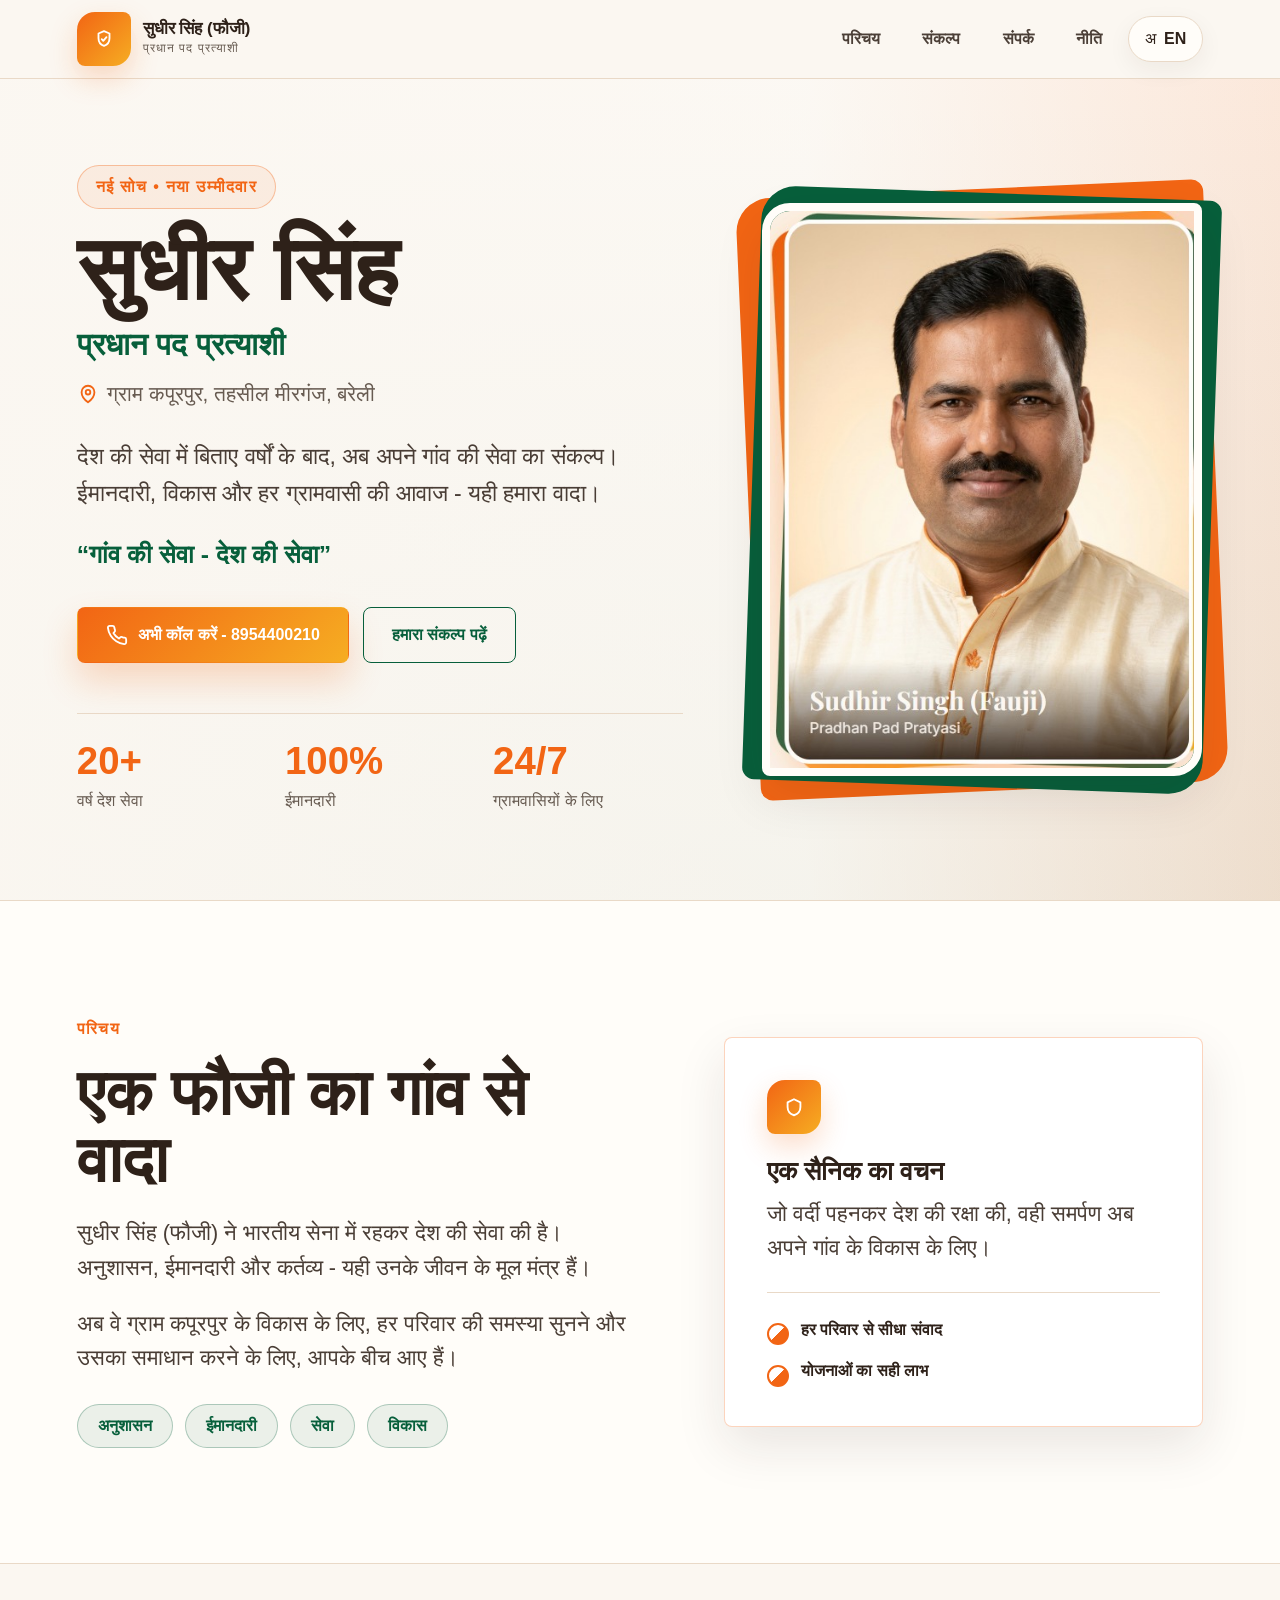
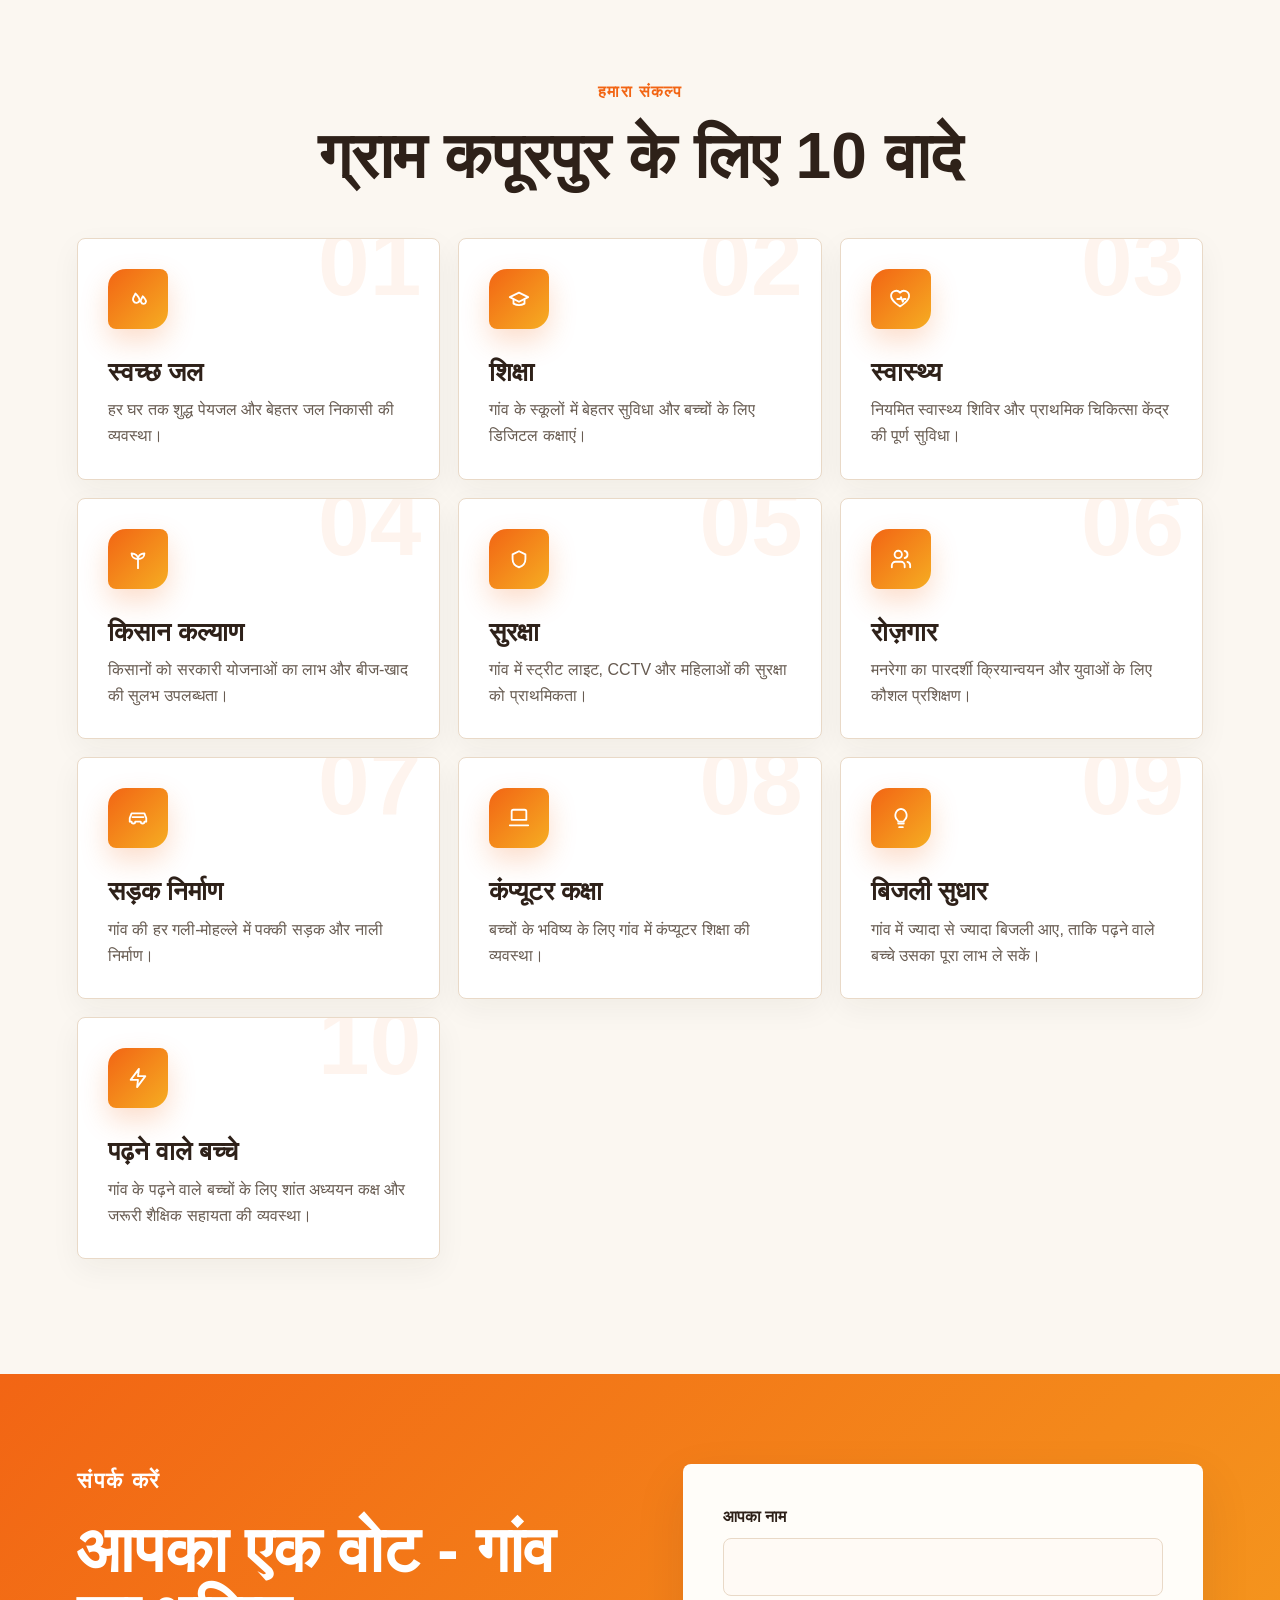
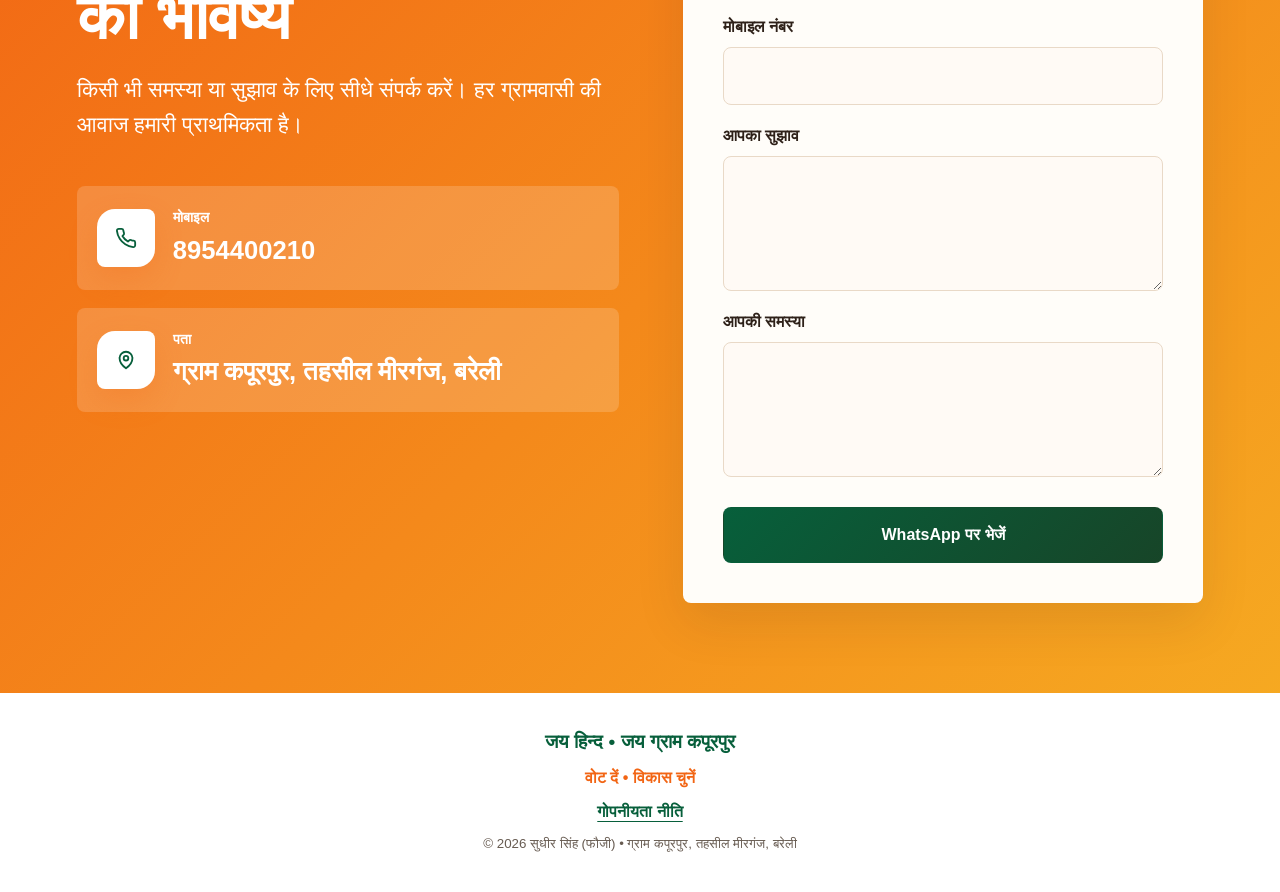
==== commit 9b949297: "Force Hindi default language and WhatsApp text" ====
--- a/index.html
+++ b/index.html
@@ -204,6 +204,6 @@
       <small data-i18n="copyright">© 2026 सुधीर सिंह (फौजी) • ग्राम कपूरपुर, तहसील मीरगंज, बरेली</small>
     </footer>
 
-    <script src="script.js"></script>
+    <script src="script.js?v=20260516-hindi-default"></script>
   </body>
 </html>
